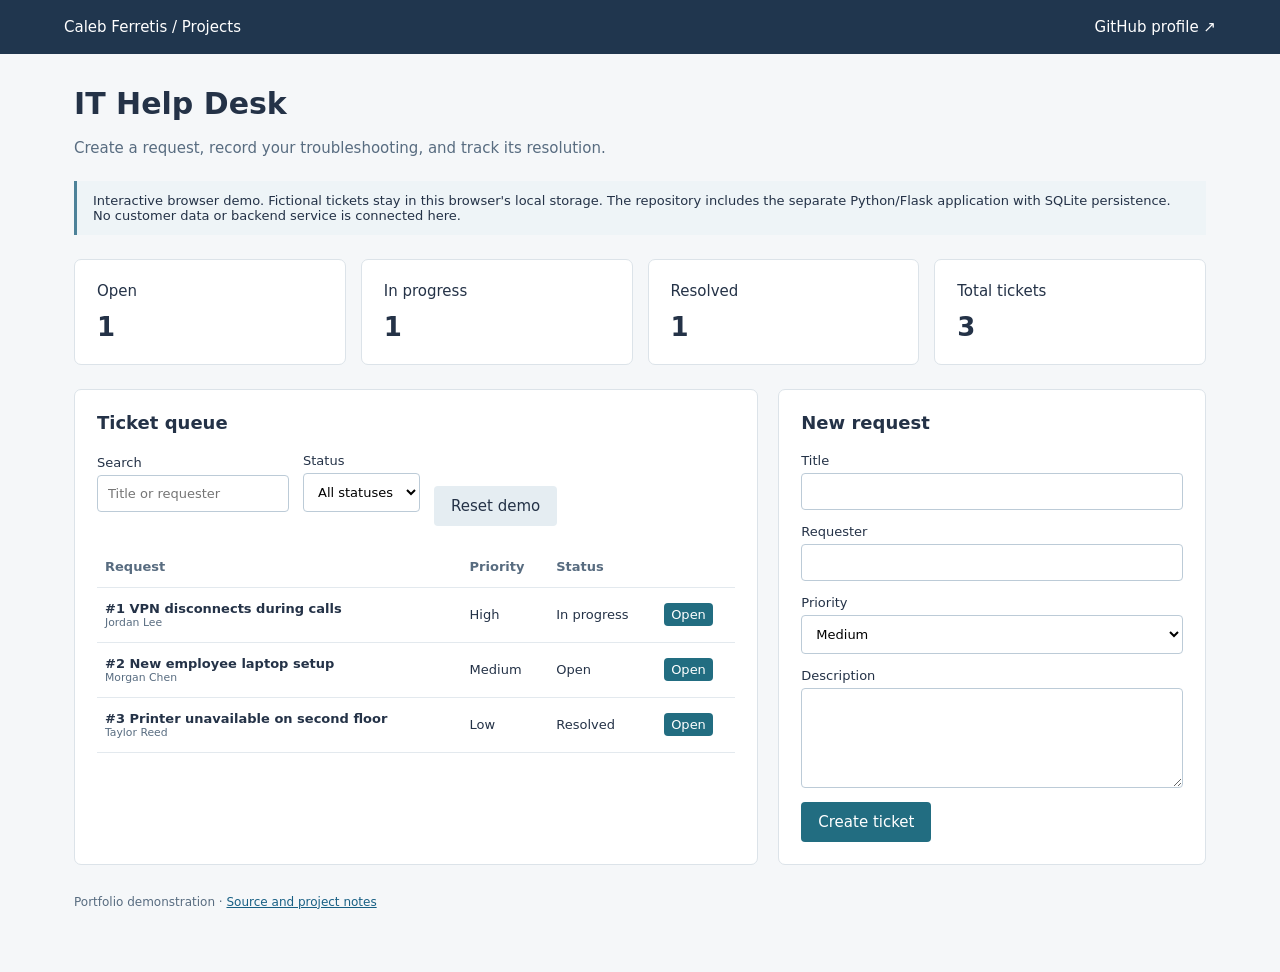
==== docs/helpdesk.html @ 173050d0 "Turn portfolio into project index with interactive demos and real retail data" ====
<!doctype html><html lang="en"><meta charset="utf-8"><meta name="viewport" content="width=device-width,initial-scale=1"><title>IT Help Desk · Caleb Ferretis</title><style>*{box-sizing:border-box}body{margin:0;background:#f5f7f9;color:#243247;font:15px system-ui,-apple-system,sans-serif}a{color:#175f84}header{background:#20364e;padding:18px 5%;color:#fff;display:flex;justify-content:space-between;gap:15px}header a{color:white;text-decoration:none}main{max-width:1180px;margin:auto;padding:32px 24px}h1{font-size:30px;margin:0 0 10px}h2{font-size:18px;margin:0 0 20px}p{line-height:1.65}.muted,small{color:#586c80}small{display:block}.notice{background:#eef4f7;border-left:3px solid #4d8299;padding:12px 16px;font-size:13px;margin:20px 0}.cards{display:grid;grid-template-columns:repeat(4,1fr);gap:15px;margin:24px 0}.card,.panel{background:white;border:1px solid #dce3e9;padding:22px;border-radius:7px}.card strong{display:block;font-size:26px;margin-top:12px}.grid{display:grid;grid-template-columns:1.6fr 1fr;gap:20px}.filters{display:flex;gap:14px;align-items:end;margin-bottom:20px;flex-wrap:wrap}label{font-size:13px;display:block;margin-bottom:14px}input,select,textarea{font:inherit;width:100%;padding:10px;border:1px solid #bccbd7;background:white;border-radius:4px;display:block;margin-top:5px}button,.button{background:#226d81;color:white;border:0;padding:11px 17px;border-radius:4px;font:inherit;cursor:pointer;text-decoration:none}button.secondary{background:#e5edf2;color:#243247}table{width:100%;border-collapse:collapse;font-size:13px;text-align:left}th,td{padding:13px 8px;border-bottom:1px solid #e3e9ee}th{color:#586c80}td button{padding:4px 7px;font-size:13px}.scroll{overflow:auto}.bar-row{display:grid;grid-template-columns:65px 1fr 95px;gap:12px;align-items:center;font-size:12px;margin:14px 0}.track{height:16px;background:#eaf0f4}.bar{height:100%;background:#367f91}.note{border-left:2px solid #8bb5bf;padding:10px 15px;margin:10px 0;white-space:pre-wrap;overflow-wrap:anywhere}.badge{padding:3px 7px;background:#eaf0f4;border-radius:3px}footer{font-size:12px;color:#586c80;margin:28px 0;line-height:1.6}.hidden{display:none}pre{white-space:pre-wrap;overflow-wrap:anywhere;font-size:12px}textarea{min-height:100px}@media(max-width:760px){.grid{grid-template-columns:1fr}.cards{grid-template-columns:1fr 1fr}header{font-size:13px}.card{padding:15px}.card strong{font-size:23px}main{padding:24px 15px}}</style><header><a href="./">Caleb Ferretis / Projects</a><a href="https://github.com/lacetears">GitHub profile ↗</a></header><main><h1>IT Help Desk</h1><p class="muted">Create a request, record your troubleshooting, and track its resolution.</p><div class="notice">Interactive browser demo. Fictional tickets stay in this browser's local storage. The repository includes the separate Python/Flask application with SQLite persistence. No customer data or backend service is connected here.</div><div class="cards"><div class="card">Open<strong id="open"></strong></div><div class="card">In progress<strong id="progress"></strong></div><div class="card">Resolved<strong id="resolved"></strong></div><div class="card">Total tickets<strong id="total"></strong></div></div><div class="grid"><section class="panel"><h2>Ticket queue</h2><div class="filters"><label>Search<input id="search" placeholder="Title or requester"></label><label>Status<select id="filter"><option value="">All statuses</option><option>Open</option><option>In progress</option><option>Resolved</option></select></label><button class="secondary" id="reset">Reset demo</button></div><div class="scroll"><table><thead><tr><th>Request</th><th>Priority</th><th>Status</th><th></th></tr></thead><tbody id="queue"></tbody></table></div></section><section class="panel"><h2>New request</h2><form id="new"><label>Title<input name="title" maxlength="120" required></label><label>Requester<input name="requester" maxlength="120" required></label><label>Priority<select name="priority"><option>Low</option><option selected>Medium</option><option>High</option><option>Critical</option></select></label><label>Description<textarea name="description" maxlength="5000" required></textarea></label><button>Create ticket</button></form></section></div><section id="detail" class="panel hidden" style="margin-top:20px"><h2 id="detailTitle"></h2><p id="description"></p><form id="update"><div class="filters"><label>Status<select name="status"><option>Open</option><option>In progress</option><option>Resolved</option></select></label><label>Assignee<input name="assignee" maxlength="120"></label><button>Save changes</button></div></form><form id="note"><label>Work note<textarea name="note" maxlength="2000" required></textarea></label><button>Add note</button></form><h2 style="margin-top:25px">Activity</h2><div id="activity"></div></section><footer>Portfolio demonstration · <a href="https://github.com/lacetears/it-career-portfolio">Source and project notes</a></footer></main><script>
const initial=[{id:1,title:'VPN disconnects during calls',requester:'Jordan Lee',priority:'High',status:'In progress',assignee:'Alex',description:'Connection drops during video calls. Check the VPN client logs and network stability.',history:['Demo ticket created','Assigned to Alex; investigation started']},{id:2,title:'New employee laptop setup',requester:'Morgan Chen',priority:'Medium',status:'Open',assignee:'',description:'Install the standard applications and confirm device enrollment.',history:['Demo ticket created']},{id:3,title:'Printer unavailable on second floor',requester:'Taylor Reed',priority:'Low',status:'Resolved',assignee:'Alex',description:'Print queue was stuck. Cleared the queue and verified a test page.',history:['Demo ticket created','Queue cleared and test print confirmed','Status changed to Resolved']}];
let tickets;try{tickets=JSON.parse(localStorage.getItem('portfolio-helpdesk-v1'))||structuredClone(initial)}catch{tickets=structuredClone(initial)}let selected=null;const $=id=>document.getElementById(id);const escape=s=>String(s).replace(/[&<>"']/g,c=>({'&':'&amp;','<':'&lt;','>':'&gt;','"':'&quot;',"'":'&#39;'}[c]));function save(){try{localStorage.setItem('portfolio-helpdesk-v1',JSON.stringify(tickets))}catch{}render()}
function render(){for(const [id,status]of [['open','Open'],['progress','In progress'],['resolved','Resolved']])$(id).textContent=tickets.filter(t=>t.status===status).length;$('total').textContent=tickets.length;const q=$('search').value.toLowerCase(),status=$('filter').value;const rows=tickets.filter(t=>(!status||t.status===status)&&(t.title+' '+t.requester).toLowerCase().includes(q));$('queue').innerHTML=rows.map(t=>`<tr><td><b>#${t.id} ${escape(t.title)}</b><small>${escape(t.requester)}</small></td><td>${escape(t.priority)}</td><td>${escape(t.status)}</td><td><button data-id="${t.id}">Open</button></td></tr>`).join('')||'<tr><td colspan="4">No matching requests.</td></tr>';if(selected)show(selected,false)}
function show(id,scroll=true){selected=id;const t=tickets.find(t=>t.id===id);if(!t)return;$('detail').classList.remove('hidden');$('detailTitle').textContent=`#${t.id} ${t.title}`;$('description').textContent=t.description;$('update').elements.status.value=t.status;$('update').elements.assignee.value=t.assignee;$('activity').innerHTML=[...t.history].reverse().map(s=>`<div class="note">${escape(s)}</div>`).join('');if(scroll)$('detail').scrollIntoView({behavior:'smooth'})}
$('queue').onclick=e=>{if(e.target.dataset.id)show(Number(e.target.dataset.id))};$('search').oninput=render;$('filter').onchange=render;$('new').onsubmit=e=>{e.preventDefault();const f=e.target.elements;tickets.push({id:Math.max(0,...tickets.map(t=>t.id))+1,title:f.title.value.trim(),requester:f.requester.value.trim(),priority:f.priority.value,status:'Open',assignee:'',description:f.description.value.trim(),history:['Ticket created in browser demo']});e.target.reset();save()};$('update').onsubmit=e=>{e.preventDefault();const t=tickets.find(t=>t.id===selected);t.status=e.target.elements.status.value;t.assignee=e.target.elements.assignee.value.trim();t.history.push(`Status: ${t.status}; assignee: ${t.assignee||'Unassigned'}`);save()};$('note').onsubmit=e=>{e.preventDefault();const note=e.target.elements.note.value.trim();if(!note)return;tickets.find(t=>t.id===selected).history.push('Note: '+note);e.target.reset();save()};$('reset').onclick=()=>{tickets=structuredClone(initial);selected=null;$('detail').classList.add('hidden');$('search').value='';$('filter').value='';save()};render();
</script></html>
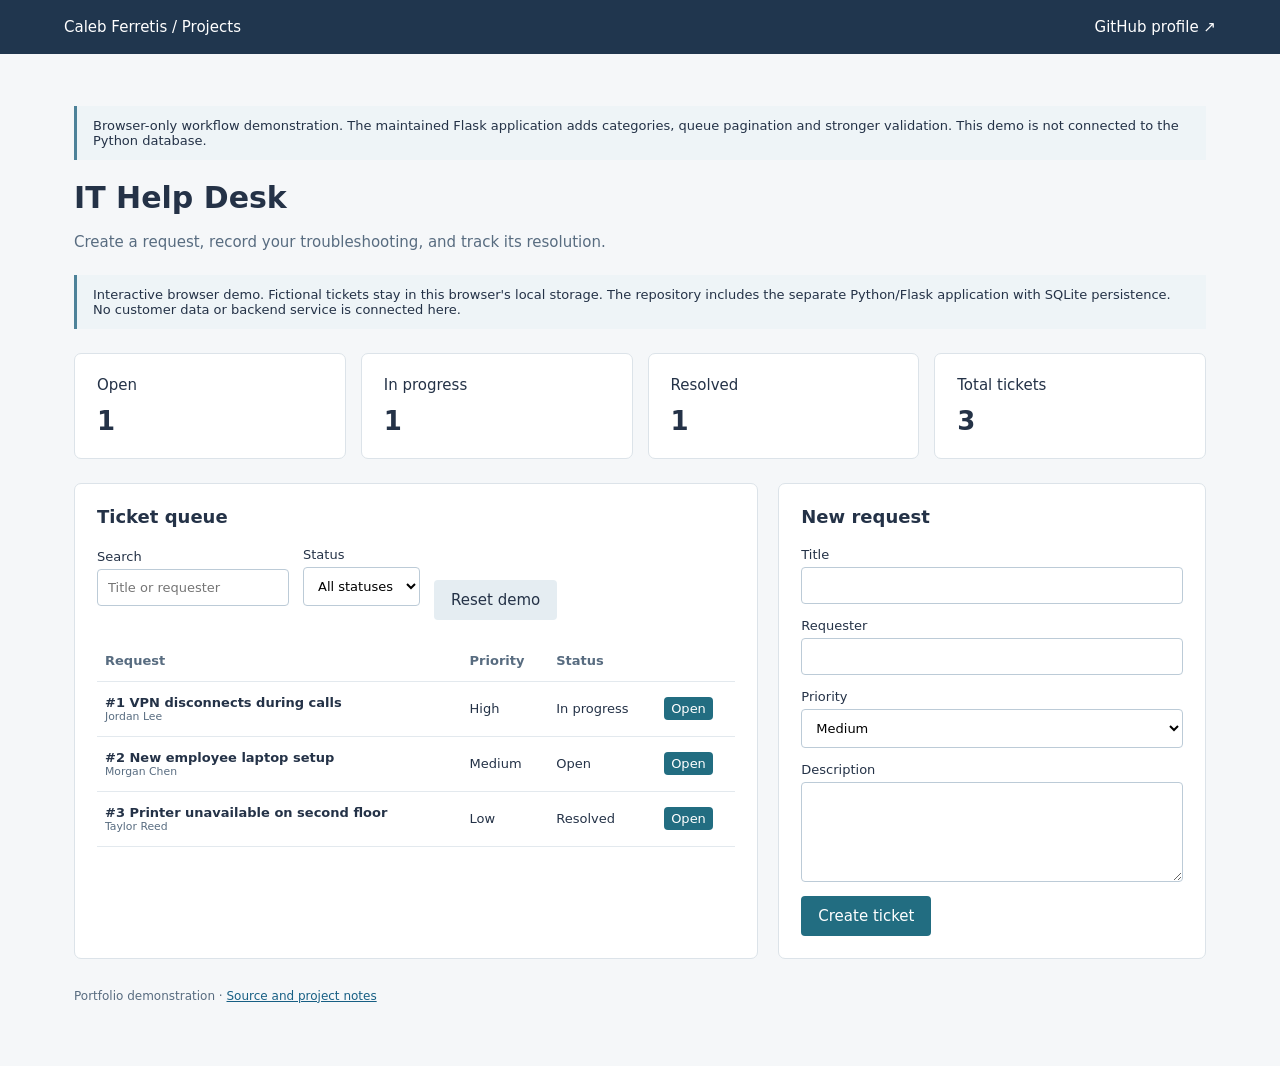
==== commit c3fa8be1: "Refresh portfolio hub and label legacy browser demonstrations" ====
--- a/docs/helpdesk.html
+++ b/docs/helpdesk.html
@@ -1,4 +1,4 @@
-<!doctype html><html lang="en"><meta charset="utf-8"><meta name="viewport" content="width=device-width,initial-scale=1"><title>IT Help Desk · Caleb Ferretis</title><style>*{box-sizing:border-box}body{margin:0;background:#f5f7f9;color:#243247;font:15px system-ui,-apple-system,sans-serif}a{color:#175f84}header{background:#20364e;padding:18px 5%;color:#fff;display:flex;justify-content:space-between;gap:15px}header a{color:white;text-decoration:none}main{max-width:1180px;margin:auto;padding:32px 24px}h1{font-size:30px;margin:0 0 10px}h2{font-size:18px;margin:0 0 20px}p{line-height:1.65}.muted,small{color:#586c80}small{display:block}.notice{background:#eef4f7;border-left:3px solid #4d8299;padding:12px 16px;font-size:13px;margin:20px 0}.cards{display:grid;grid-template-columns:repeat(4,1fr);gap:15px;margin:24px 0}.card,.panel{background:white;border:1px solid #dce3e9;padding:22px;border-radius:7px}.card strong{display:block;font-size:26px;margin-top:12px}.grid{display:grid;grid-template-columns:1.6fr 1fr;gap:20px}.filters{display:flex;gap:14px;align-items:end;margin-bottom:20px;flex-wrap:wrap}label{font-size:13px;display:block;margin-bottom:14px}input,select,textarea{font:inherit;width:100%;padding:10px;border:1px solid #bccbd7;background:white;border-radius:4px;display:block;margin-top:5px}button,.button{background:#226d81;color:white;border:0;padding:11px 17px;border-radius:4px;font:inherit;cursor:pointer;text-decoration:none}button.secondary{background:#e5edf2;color:#243247}table{width:100%;border-collapse:collapse;font-size:13px;text-align:left}th,td{padding:13px 8px;border-bottom:1px solid #e3e9ee}th{color:#586c80}td button{padding:4px 7px;font-size:13px}.scroll{overflow:auto}.bar-row{display:grid;grid-template-columns:65px 1fr 95px;gap:12px;align-items:center;font-size:12px;margin:14px 0}.track{height:16px;background:#eaf0f4}.bar{height:100%;background:#367f91}.note{border-left:2px solid #8bb5bf;padding:10px 15px;margin:10px 0;white-space:pre-wrap;overflow-wrap:anywhere}.badge{padding:3px 7px;background:#eaf0f4;border-radius:3px}footer{font-size:12px;color:#586c80;margin:28px 0;line-height:1.6}.hidden{display:none}pre{white-space:pre-wrap;overflow-wrap:anywhere;font-size:12px}textarea{min-height:100px}@media(max-width:760px){.grid{grid-template-columns:1fr}.cards{grid-template-columns:1fr 1fr}header{font-size:13px}.card{padding:15px}.card strong{font-size:23px}main{padding:24px 15px}}</style><header><a href="./">Caleb Ferretis / Projects</a><a href="https://github.com/lacetears">GitHub profile ↗</a></header><main><h1>IT Help Desk</h1><p class="muted">Create a request, record your troubleshooting, and track its resolution.</p><div class="notice">Interactive browser demo. Fictional tickets stay in this browser's local storage. The repository includes the separate Python/Flask application with SQLite persistence. No customer data or backend service is connected here.</div><div class="cards"><div class="card">Open<strong id="open"></strong></div><div class="card">In progress<strong id="progress"></strong></div><div class="card">Resolved<strong id="resolved"></strong></div><div class="card">Total tickets<strong id="total"></strong></div></div><div class="grid"><section class="panel"><h2>Ticket queue</h2><div class="filters"><label>Search<input id="search" placeholder="Title or requester"></label><label>Status<select id="filter"><option value="">All statuses</option><option>Open</option><option>In progress</option><option>Resolved</option></select></label><button class="secondary" id="reset">Reset demo</button></div><div class="scroll"><table><thead><tr><th>Request</th><th>Priority</th><th>Status</th><th></th></tr></thead><tbody id="queue"></tbody></table></div></section><section class="panel"><h2>New request</h2><form id="new"><label>Title<input name="title" maxlength="120" required></label><label>Requester<input name="requester" maxlength="120" required></label><label>Priority<select name="priority"><option>Low</option><option selected>Medium</option><option>High</option><option>Critical</option></select></label><label>Description<textarea name="description" maxlength="5000" required></textarea></label><button>Create ticket</button></form></section></div><section id="detail" class="panel hidden" style="margin-top:20px"><h2 id="detailTitle"></h2><p id="description"></p><form id="update"><div class="filters"><label>Status<select name="status"><option>Open</option><option>In progress</option><option>Resolved</option></select></label><label>Assignee<input name="assignee" maxlength="120"></label><button>Save changes</button></div></form><form id="note"><label>Work note<textarea name="note" maxlength="2000" required></textarea></label><button>Add note</button></form><h2 style="margin-top:25px">Activity</h2><div id="activity"></div></section><footer>Portfolio demonstration · <a href="https://github.com/lacetears/it-career-portfolio">Source and project notes</a></footer></main><script>
+<!doctype html><html lang="en"><meta charset="utf-8"><meta name="viewport" content="width=device-width,initial-scale=1"><title>IT Help Desk · Caleb Ferretis</title><style>*{box-sizing:border-box}body{margin:0;background:#f5f7f9;color:#243247;font:15px system-ui,-apple-system,sans-serif}a{color:#175f84}header{background:#20364e;padding:18px 5%;color:#fff;display:flex;justify-content:space-between;gap:15px}header a{color:white;text-decoration:none}main{max-width:1180px;margin:auto;padding:32px 24px}h1{font-size:30px;margin:0 0 10px}h2{font-size:18px;margin:0 0 20px}p{line-height:1.65}.muted,small{color:#586c80}small{display:block}.notice{background:#eef4f7;border-left:3px solid #4d8299;padding:12px 16px;font-size:13px;margin:20px 0}.cards{display:grid;grid-template-columns:repeat(4,1fr);gap:15px;margin:24px 0}.card,.panel{background:white;border:1px solid #dce3e9;padding:22px;border-radius:7px}.card strong{display:block;font-size:26px;margin-top:12px}.grid{display:grid;grid-template-columns:1.6fr 1fr;gap:20px}.filters{display:flex;gap:14px;align-items:end;margin-bottom:20px;flex-wrap:wrap}label{font-size:13px;display:block;margin-bottom:14px}input,select,textarea{font:inherit;width:100%;padding:10px;border:1px solid #bccbd7;background:white;border-radius:4px;display:block;margin-top:5px}button,.button{background:#226d81;color:white;border:0;padding:11px 17px;border-radius:4px;font:inherit;cursor:pointer;text-decoration:none}button.secondary{background:#e5edf2;color:#243247}table{width:100%;border-collapse:collapse;font-size:13px;text-align:left}th,td{padding:13px 8px;border-bottom:1px solid #e3e9ee}th{color:#586c80}td button{padding:4px 7px;font-size:13px}.scroll{overflow:auto}.bar-row{display:grid;grid-template-columns:65px 1fr 95px;gap:12px;align-items:center;font-size:12px;margin:14px 0}.track{height:16px;background:#eaf0f4}.bar{height:100%;background:#367f91}.note{border-left:2px solid #8bb5bf;padding:10px 15px;margin:10px 0;white-space:pre-wrap;overflow-wrap:anywhere}.badge{padding:3px 7px;background:#eaf0f4;border-radius:3px}footer{font-size:12px;color:#586c80;margin:28px 0;line-height:1.6}.hidden{display:none}pre{white-space:pre-wrap;overflow-wrap:anywhere;font-size:12px}textarea{min-height:100px}@media(max-width:760px){.grid{grid-template-columns:1fr}.cards{grid-template-columns:1fr 1fr}header{font-size:13px}.card{padding:15px}.card strong{font-size:23px}main{padding:24px 15px}}</style><header><a href="./">Caleb Ferretis / Projects</a><a href="https://github.com/lacetears">GitHub profile ↗</a></header><main><div class="notice">Browser-only workflow demonstration. The maintained Flask application adds categories, queue pagination and stronger validation. This demo is not connected to the Python database.</div><h1>IT Help Desk</h1><p class="muted">Create a request, record your troubleshooting, and track its resolution.</p><div class="notice">Interactive browser demo. Fictional tickets stay in this browser's local storage. The repository includes the separate Python/Flask application with SQLite persistence. No customer data or backend service is connected here.</div><div class="cards"><div class="card">Open<strong id="open"></strong></div><div class="card">In progress<strong id="progress"></strong></div><div class="card">Resolved<strong id="resolved"></strong></div><div class="card">Total tickets<strong id="total"></strong></div></div><div class="grid"><section class="panel"><h2>Ticket queue</h2><div class="filters"><label>Search<input id="search" placeholder="Title or requester"></label><label>Status<select id="filter"><option value="">All statuses</option><option>Open</option><option>In progress</option><option>Resolved</option></select></label><button class="secondary" id="reset">Reset demo</button></div><div class="scroll"><table><thead><tr><th>Request</th><th>Priority</th><th>Status</th><th></th></tr></thead><tbody id="queue"></tbody></table></div></section><section class="panel"><h2>New request</h2><form id="new"><label>Title<input name="title" maxlength="120" required></label><label>Requester<input name="requester" maxlength="120" required></label><label>Priority<select name="priority"><option>Low</option><option selected>Medium</option><option>High</option><option>Critical</option></select></label><label>Description<textarea name="description" maxlength="5000" required></textarea></label><button>Create ticket</button></form></section></div><section id="detail" class="panel hidden" style="margin-top:20px"><h2 id="detailTitle"></h2><p id="description"></p><form id="update"><div class="filters"><label>Status<select name="status"><option>Open</option><option>In progress</option><option>Resolved</option></select></label><label>Assignee<input name="assignee" maxlength="120"></label><button>Save changes</button></div></form><form id="note"><label>Work note<textarea name="note" maxlength="2000" required></textarea></label><button>Add note</button></form><h2 style="margin-top:25px">Activity</h2><div id="activity"></div></section><footer>Portfolio demonstration · <a href="https://github.com/lacetears/it-career-portfolio">Source and project notes</a></footer></main><script>
 const initial=[{id:1,title:'VPN disconnects during calls',requester:'Jordan Lee',priority:'High',status:'In progress',assignee:'Alex',description:'Connection drops during video calls. Check the VPN client logs and network stability.',history:['Demo ticket created','Assigned to Alex; investigation started']},{id:2,title:'New employee laptop setup',requester:'Morgan Chen',priority:'Medium',status:'Open',assignee:'',description:'Install the standard applications and confirm device enrollment.',history:['Demo ticket created']},{id:3,title:'Printer unavailable on second floor',requester:'Taylor Reed',priority:'Low',status:'Resolved',assignee:'Alex',description:'Print queue was stuck. Cleared the queue and verified a test page.',history:['Demo ticket created','Queue cleared and test print confirmed','Status changed to Resolved']}];
 let tickets;try{tickets=JSON.parse(localStorage.getItem('portfolio-helpdesk-v1'))||structuredClone(initial)}catch{tickets=structuredClone(initial)}let selected=null;const $=id=>document.getElementById(id);const escape=s=>String(s).replace(/[&<>"']/g,c=>({'&':'&amp;','<':'&lt;','>':'&gt;','"':'&quot;',"'":'&#39;'}[c]));function save(){try{localStorage.setItem('portfolio-helpdesk-v1',JSON.stringify(tickets))}catch{}render()}
 function render(){for(const [id,status]of [['open','Open'],['progress','In progress'],['resolved','Resolved']])$(id).textContent=tickets.filter(t=>t.status===status).length;$('total').textContent=tickets.length;const q=$('search').value.toLowerCase(),status=$('filter').value;const rows=tickets.filter(t=>(!status||t.status===status)&&(t.title+' '+t.requester).toLowerCase().includes(q));$('queue').innerHTML=rows.map(t=>`<tr><td><b>#${t.id} ${escape(t.title)}</b><small>${escape(t.requester)}</small></td><td>${escape(t.priority)}</td><td>${escape(t.status)}</td><td><button data-id="${t.id}">Open</button></td></tr>`).join('')||'<tr><td colspan="4">No matching requests.</td></tr>';if(selected)show(selected,false)}
